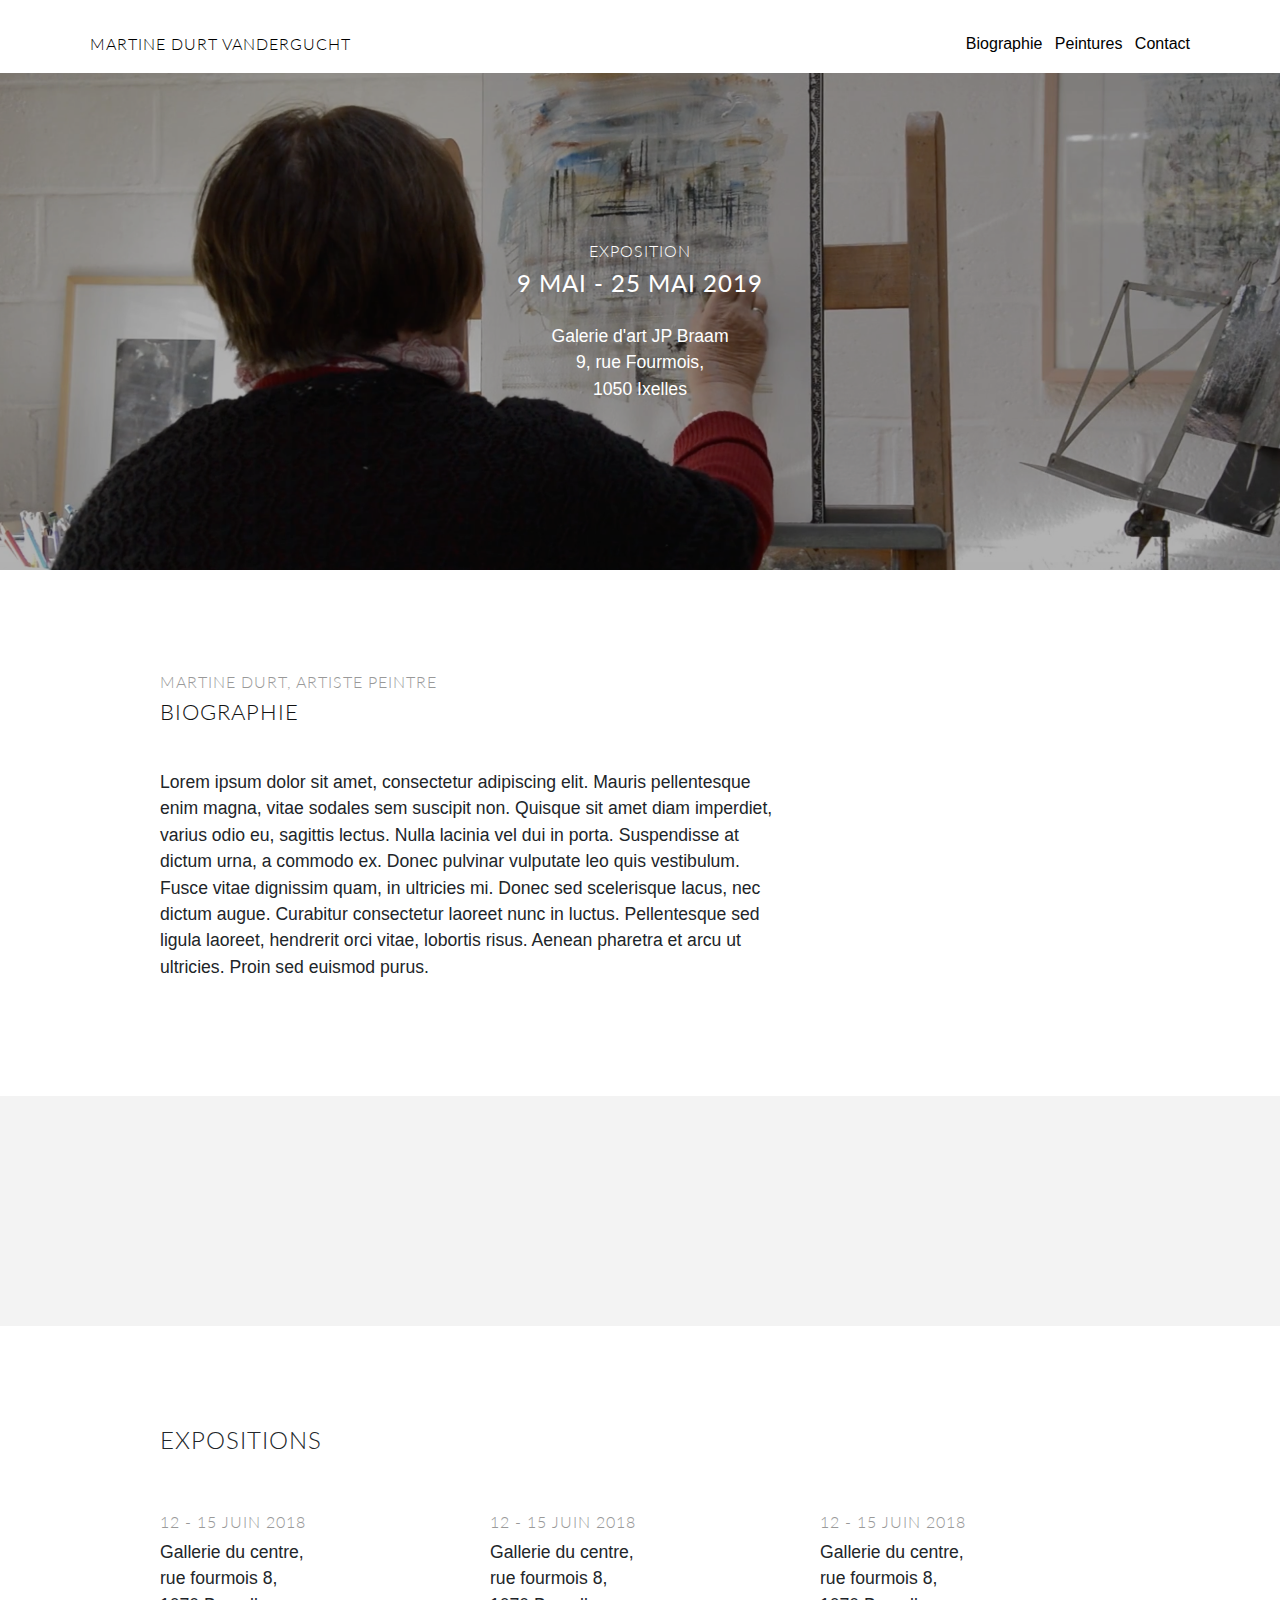
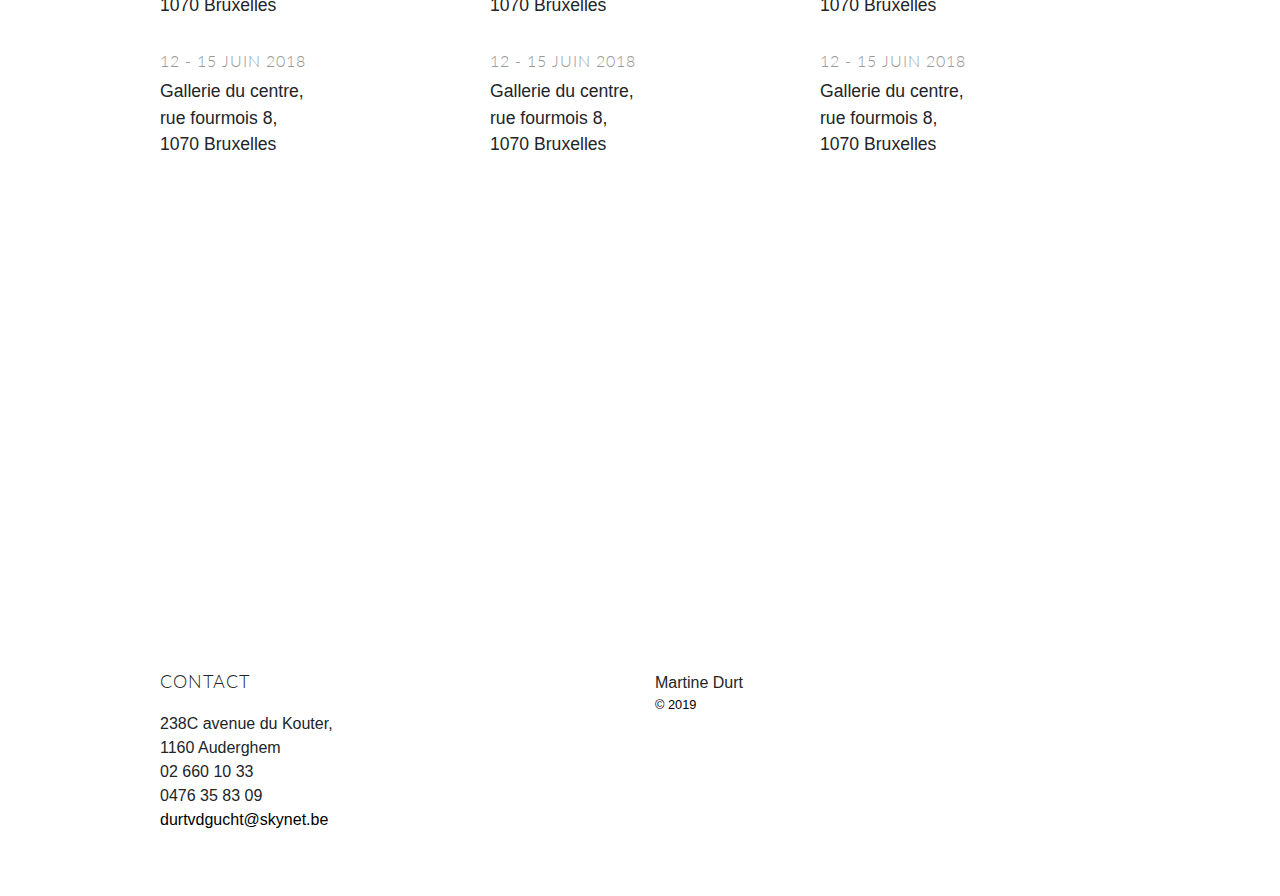
==== index.html @ a3d1f625 "First" ====
<!doctype html>
<html lang="en">
  <head>
    <meta charset="utf-8">
    <meta name="viewport" content="width=device-width, initial-scale=1, shrink-to-fit=no">
    <meta name="description" content="">
    <meta name="author" content="Colo et Charlo">
    <title>Martine Durt</title>
    <link href="https://fonts.googleapis.com/css?family=Lato:300,400,700" rel="stylesheet">
    <link rel="stylesheet" href="https://stackpath.bootstrapcdn.com/bootstrap/4.3.1/css/bootstrap.min.css" integrity="sha384-ggOyR0iXCbMQv3Xipma34MD+dH/1fQ784/j6cY/iJTQUOhcWr7x9JvoRxT2MZw1T" crossorigin="anonymous">
    <link href="martine.css" rel="stylesheet">

  </head>
  <body>
<header>
<div class="position-relative overflow-hidden  text-center bg-light">

    <nav class="site-header py-2">
      <div class="container-nav d-flex flex-column flex-md-row justify-content-between">
        <div class="py-2 d-md-inline-block">
          <a href="#" class="logo">Martine Durt Vandergucht</a>
        </div>
        <div class="py-2 d-none d-md-inline-block">
          <a href="#" class="mx-1">Biographie</a>
          <a href="#" class="mx-1">Peintures</a>
          <a href="#" class="ml-1">Contact</a>
        </div>
      </div>
    </nav>

    <div class="mx-auto py-5 head">
      <h1 class="display-4 mt-5 subtitle">Exposition</h1>
      <p class="lead title">9 mai - 25 mai 2019</p>
      <p class="mb-5 adress">
        Galerie d'art JP Braam <br>
        9, rue Fourmois, <br />
        1050 Ixelles<br />
      </p>
    </div>
</div>
</header>

<main>
<div class="container py-5 biographie" style="padding: 100px 0 !important;">
    <div class="row">
      <div class="col-xs-12 col-sm-12 col-lg-8">
          <p class="lead subtitle">Martine Durt, Artiste Peintre</p>
          <h2 class="title">Biographie</h2>
          <p class="text">Lorem ipsum dolor sit amet, consectetur adipiscing elit. Mauris pellentesque enim magna, vitae sodales sem suscipit non. Quisque sit amet diam imperdiet, varius odio eu, sagittis lectus. Nulla lacinia vel dui in porta. Suspendisse at dictum urna, a commodo ex. Donec pulvinar vulputate leo quis vestibulum. Fusce vitae dignissim quam, in ultricies mi. Donec sed scelerisque lacus, nec dictum augue. Curabitur consectetur laoreet nunc in luctus. Pellentesque sed ligula laoreet, hendrerit orci vitae, lobortis risus. Aenean pharetra et arcu ut ultricies. Proin sed euismod purus.</p>
      </div>
    </div>
</div>

<div class=" columns-3">
    <h2 class="title container">Oeuvres</h2>
  <div class="container">
    <img src="img/2.jpg" alt="">
  <img src="img/5.jpg" alt="">
  <img src="img/6.jpg" alt="">
  <img src="img/1.jpg" alt="">
  <img src="img/4.jpg" alt="">
  <img src="img/3.jpg" alt="">

  </div>

</div>


<div class="container py-5 expositions" style="padding: 100px 0 !important;">

    <div class="row">
      <div class="col-12">
        <h2 class="title">Expositions</h2>
      </div>
    </div>

    <div class="row">
      <div class="col-md-4 col-sm-12">
        <p class="subtitle">12 - 15 juin 2018</p>
        <p>Gallerie du centre, <br>
            rue fourmois 8, <br>
            1070 Bruxelles</p>
      </div>
      <div class="col-md-4 col-sm-12">
          <p class="subtitle">12 - 15 juin 2018</p>
          <p>Gallerie du centre, <br>
              rue fourmois 8, <br>
              1070 Bruxelles</p>
      </div>
      <div class="col-md-4 col-sm-12">
          <p class="subtitle">12 - 15 juin 2018</p>
          <p>Gallerie du centre, <br>
              rue fourmois 8, <br>
              1070 Bruxelles</p>
      </div>
      <div class="col-md-4 col-sm-12">
          <p class="subtitle">12 - 15 juin 2018</p>
          <p>Gallerie du centre, <br>
              rue fourmois 8, <br>
              1070 Bruxelles</p>
        </div>
        <div class="col-md-4 col-sm-12">
            <p class="subtitle">12 - 15 juin 2018</p>
            <p>Gallerie du centre, <br>
                rue fourmois 8, <br>
                1070 Bruxelles</p>
        </div>
        <div class="col-md-4 col-sm-12">
            <p class="subtitle">12 - 15 juin 2018</p>
            <p>Gallerie du centre, <br>
                rue fourmois 8, <br>
                1070 Bruxelles</p>
        </div>
    </div>

  </div>


  <div class="py-5 text-center intersection-2 back-2">
  </div>
</main>
  

<footer class="container py-5">
  <div class="row">

    <div class="col-6 col-md">
      <h5 class="subtitle">Contact</h5>
      <ul class="list-unstyled text-small">
        <li>238C avenue du Kouter, <br>
          1160 Auderghem
        </li>
        <li>02 660 10 33</li>
        <li>0476 35 83 09</li>
        <li><a class="text-muted" href="durtvdgucht@skynet.be">durtvdgucht@skynet.be</a></li>
      </ul>
    </div>
    <div class="col-12 col-md">
        Martine Durt <small class="d-block mb-3 text-muted">&copy; 2019</small>
      </div>
  </div>
</footer>
<script src="https://code.jquery.com/jquery-3.3.1.slim.min.js" integrity="sha384-q8i/X+965DzO0rT7abK41JStQIAqVgRVzpbzo5smXKp4YfRvH+8abtTE1Pi6jizo" crossorigin="anonymous"></script>
      <script>window.jQuery || document.write('<script src="/docs/4.3/assets/js/vendor/jquery-slim.min.js"><\/script>')</script><script src="/docs/4.3/dist/js/bootstrap.bundle.min.js" integrity="sha384-xrRywqdh3PHs8keKZN+8zzc5TX0GRTLCcmivcbNJWm2rs5C8PRhcEn3czEjhAO9o" crossorigin="anonymous"></script></body>
</html>
---- martine.css ----
.container {
  max-width: 960px;
}
.pt-2, .py-2 {
  padding-top: 1rem!important;
}
.container-nav {
  max-width: 1100px;
  margin: 0 auto;
}

/*
 * Custom translucent site header
 */

.site-header a {
  color: black;
  transition: ease-in-out color .15s;
  font-weight: 300;
}
.site-header a:hover {
  color: #333;
  text-decoration: none;
}

.biographie .lead {
  color: #999;
  font-family: 'lato', sans-serif;
  font-size: 1em;
  letter-spacing: 1px;
  margin-bottom: 5px;
}

.biographie .title {
  color: #111;
  font-family: 'lato', sans-serif;
  text-transform: uppercase;
  letter-spacing: 1px;
  margin-bottom: 2em;
  font-size: 1.37em;
  font-weight: 300;
}


.intersection-1, .intersection-2 {
  background-color: #999;
}

/*
 * Extra utilities
 */

.flex-equal > * {
  -ms-flex: 1;
  flex: 1;
}
@media (min-width: 768px) {
  .flex-md-equal > * {
    -ms-flex: 1;
    flex: 1;
  }
}

.overflow-hidden { overflow: hidden; }

.head{
  position: relative;
  color: white;
  background:url('img/background.png') center/cover;
  z-index: 0;
  padding: 120px 0 !important
}
.head h1, .head p{
  z-index: 1;
}
.head h1{
  font-weight: 300;
  font-family: 'lato', sans-serif;
  font-size: 1em;
  letter-spacing: 1px;
  margin-bottom: 5px;
}
h1, h2{
  font-weight: 300;
  font-family: 'lato', sans-serif;
  font-size: 1em;
  letter-spacing: 1px;
  margin-bottom: 5px;
  text-transform: uppercase;
  font-size: 1.5em;
}
.head::after{
  position: absolute;
  content: '';
  width: 100%;
  height: 100%;
  top: 0;
  left: 0;
  background: rgba(0,0,0,0.3);
  z-index:-1;
}

.bg-light {
  background-color: white!important;
}
p{
  font-weight: 300;
  font-size: 1.1em;
}
.head .lead{
  font-family: 'lato', sans-serif;
  text-transform: uppercase;
  letter-spacing: 1px;
  margin-bottom: 0.9em;
  font-size: 1.5em;
  font-weight: 400;
}
.adress{   
font-weight: 300;
font-size: 1.1em;
} 
.logo{
  text-transform: uppercase;
  font-weight: 300;
  font-family: 'lato', sans-serif;
  font-size: 1em;
  letter-spacing: 1px;
}
.columns-3{
  background: rgb(243, 243, 243);
  padding: 100px 0;
  display: flex;
  flex-wrap: wrap;
  justify-content: space-between;
}
.columns-3 img{height: 300px;
margin-right: 25px;
margin-bottom: 30px}
.columns-3 .container{
  padding: 0 !important;
}
.columns-3 h2.container{
  padding: 20px 0 50px 0 !important;
  display: none;
}
main .subtitle{
    color: #999;
    font-family: 'lato', sans-serif;
    font-size: 1em;
    letter-spacing: 1px;
    margin-bottom: 5px;
    text-transform: uppercase;
    font-weight: 300;
}
.expositions .subtitle{
  margin-top: 15px;
}
.expositions .title{
  margin-bottom: 40px;
}
.intersection-2{
  background: url('img/back-2.jpg') center/cover;
  height: 350px;
}
footer .subtitle{
  font-family: 'lato', sans-serif;
    font-size: 1.1em;
    letter-spacing: 1px;
    margin-bottom: 20px;
    text-transform: uppercase;
    font-weight: 300;
}
footer li{
  font-size: 1em;
  font-weight: 300;
}
footer a{
  color: black;
}
.text-muted {
  color: black!important;
}
footer{
  padding: 60px 0 50px 0 !important;
}
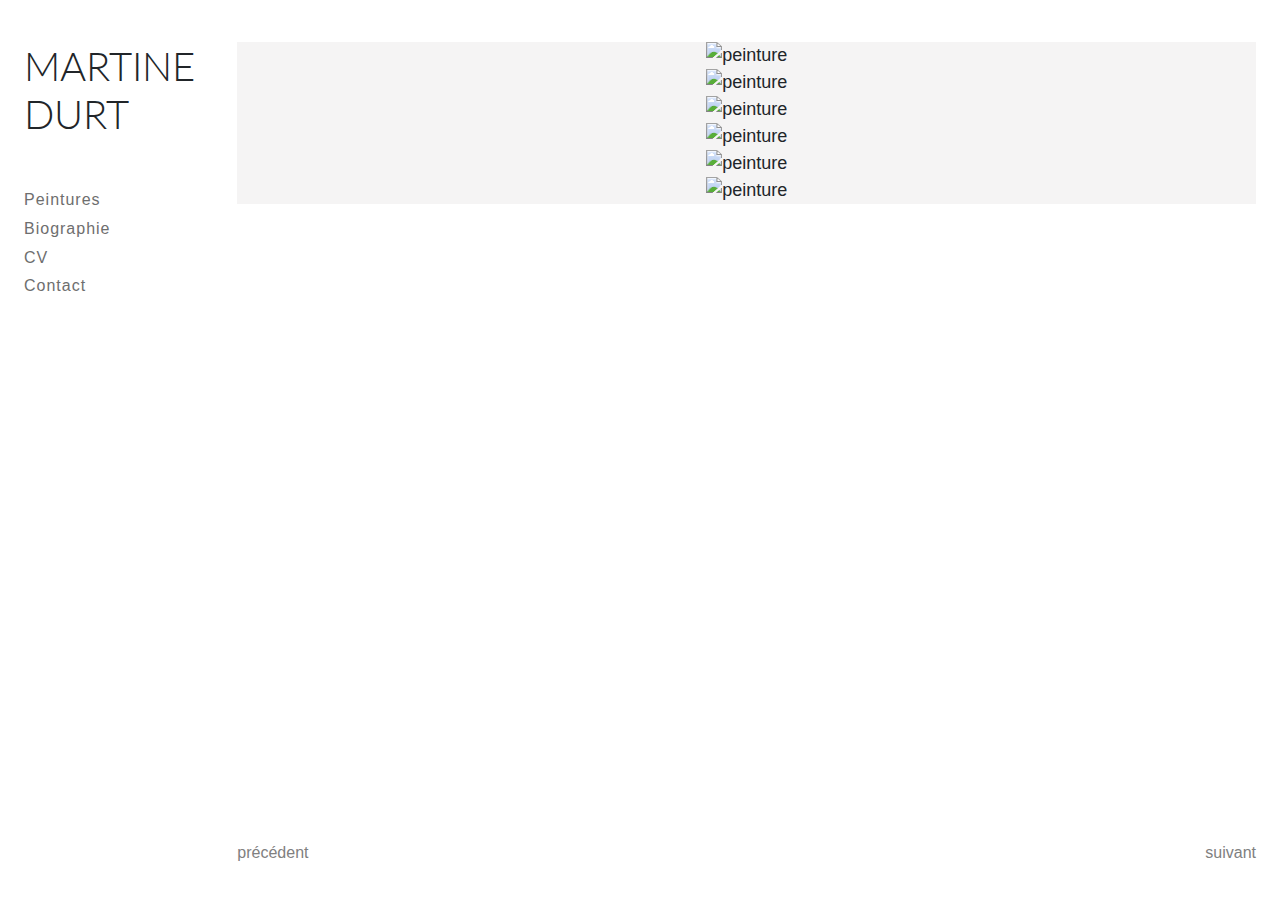
==== commit d070bbd5: "Second version" ====
--- a/index.html
+++ b/index.html
@@ -1,146 +1,74 @@
-
 <!doctype html>
 <html lang="en">
-  <head>
-    <meta charset="utf-8">
-    <meta name="viewport" content="width=device-width, initial-scale=1, shrink-to-fit=no">
-    <meta name="description" content="">
-    <meta name="author" content="Colo et Charlo">
-    <title>Martine Durt</title>
-    <link href="https://fonts.googleapis.com/css?family=Lato:300,400,700" rel="stylesheet">
-    <link rel="stylesheet" href="https://stackpath.bootstrapcdn.com/bootstrap/4.3.1/css/bootstrap.min.css" integrity="sha384-ggOyR0iXCbMQv3Xipma34MD+dH/1fQ784/j6cY/iJTQUOhcWr7x9JvoRxT2MZw1T" crossorigin="anonymous">
-    <link href="martine.css" rel="stylesheet">
 
-  </head>
-  <body>
-<header>
-<div class="position-relative overflow-hidden  text-center bg-light">
+<head>
+  <meta charset="utf-8">
+  <meta name="viewport" content="width=device-width, initial-scale=1, shrink-to-fit=no">
+  <meta name="description" content="">
+  <meta name="author" content="Colo et Charlo">
+  <title>Martine Durt</title>
+  <link href="https://fonts.googleapis.com/css?family=Lato:300,400,700" rel="stylesheet">
+  <link rel="stylesheet" href="https://stackpath.bootstrapcdn.com/bootstrap/4.3.1/css/bootstrap.min.css" integrity="sha384-ggOyR0iXCbMQv3Xipma34MD+dH/1fQ784/j6cY/iJTQUOhcWr7x9JvoRxT2MZw1T"
+    crossorigin="anonymous">
+  <link rel="stylesheet" href="https://cdnjs.cloudflare.com/ajax/libs/Swiper/4.5.0/css/swiper.min.css">
+  <link href="martine.css" rel="stylesheet">
 
-    <nav class="site-header py-2">
-      <div class="container-nav d-flex flex-column flex-md-row justify-content-between">
-        <div class="py-2 d-md-inline-block">
-          <a href="#" class="logo">Martine Durt Vandergucht</a>
+</head>
+
+<body>
+  <div class="container-fluid">
+    <div class="row">
+      <div class="col-md-3 col-lg-2">
+          <!-- -->
+          <div class="row">
+            <div class="col-12 p-4">
+              <span class="title">MARTINE DURT</span>
+            </div>
+          </div>
+          <div class="row">
+            <div class="col-12 p-4">
+              <ul class="nav flex-column">
+                  <li><a href="index.html" class="onglet-active">Peintures</a></li>
+                  <li><a href="biographie.html">Biographie</a></li>
+                  <li><a href="cv.html">CV</a></li>
+                  <li><a href="contact.html">Contact</a></li>
+              </ul>
+            </div>
+          </div>
+        <!-- -->
+      </div>
+      <div class="col-md-9 col-lg-10 p-4 swiper-bloc">
+          <!-- Swiper -->
+      <div class="swiper-container">
+          <div class="swiper-wrapper">
+            <div class="swiper-slide"><img src="img/1.jpg" alt="peinture"></div>
+            <div class="swiper-slide"><img src="img/2.jpg" alt="peinture"></div>
+            <div class="swiper-slide"><img src="img/3.jpg" alt="peinture"></div>
+            <div class="swiper-slide"><img src="img/4.jpg" alt="peinture"></div>
+            <div class="swiper-slide"><img src="img/5.jpg" alt="peinture"></div>
+            <div class="swiper-slide"><img src="img/6.jpg" alt="peinture"></div>
+          </div>
+          <!-- Add Scrollbar -->
+          <div class="swiper-scrollbar"></div>
         </div>
-        <div class="py-2 d-none d-md-inline-block">
-          <a href="#" class="mx-1">Biographie</a>
-          <a href="#" class="mx-1">Peintures</a>
-          <a href="#" class="ml-1">Contact</a>
+        <div class="prev-next">
+          <p class="prev">précédent</p>
+          <p class="next">suivant</p>
+        </div>
         </div>
       </div>
-    </nav>
-
-    <div class="mx-auto py-5 head">
-      <h1 class="display-4 mt-5 subtitle">Exposition</h1>
-      <p class="lead title">9 mai - 25 mai 2019</p>
-      <p class="mb-5 adress">
-        Galerie d'art JP Braam <br>
-        9, rue Fourmois, <br />
-        1050 Ixelles<br />
-      </p>
-    </div>
-</div>
-</header>
-
-<main>
-<div class="container py-5 biographie" style="padding: 100px 0 !important;">
-    <div class="row">
-      <div class="col-xs-12 col-sm-12 col-lg-8">
-          <p class="lead subtitle">Martine Durt, Artiste Peintre</p>
-          <h2 class="title">Biographie</h2>
-          <p class="text">Lorem ipsum dolor sit amet, consectetur adipiscing elit. Mauris pellentesque enim magna, vitae sodales sem suscipit non. Quisque sit amet diam imperdiet, varius odio eu, sagittis lectus. Nulla lacinia vel dui in porta. Suspendisse at dictum urna, a commodo ex. Donec pulvinar vulputate leo quis vestibulum. Fusce vitae dignissim quam, in ultricies mi. Donec sed scelerisque lacus, nec dictum augue. Curabitur consectetur laoreet nunc in luctus. Pellentesque sed ligula laoreet, hendrerit orci vitae, lobortis risus. Aenean pharetra et arcu ut ultricies. Proin sed euismod purus.</p>
-      </div>
-    </div>
-</div>
-
-<div class=" columns-3">
-    <h2 class="title container">Oeuvres</h2>
-  <div class="container">
-    <img src="img/2.jpg" alt="">
-  <img src="img/5.jpg" alt="">
-  <img src="img/6.jpg" alt="">
-  <img src="img/1.jpg" alt="">
-  <img src="img/4.jpg" alt="">
-  <img src="img/3.jpg" alt="">
+        
+       
 
   </div>
 
-</div>
+  <script src="https://code.jquery.com/jquery-3.3.1.slim.min.js" integrity="sha384-q8i/X+965DzO0rT7abK41JStQIAqVgRVzpbzo5smXKp4YfRvH+8abtTE1Pi6jizo"
+    crossorigin="anonymous"></script>
+  <script>window.jQuery || document.write('<script src="/docs/4.3/assets/js/vendor/jquery-slim.min.js"><\/script>')</script>
+  <script src="/docs/4.3/dist/js/bootstrap.bundle.min.js" integrity="sha384-xrRywqdh3PHs8keKZN+8zzc5TX0GRTLCcmivcbNJWm2rs5C8PRhcEn3czEjhAO9o"
+    crossorigin="anonymous"></script>
+  <script src="https://cdnjs.cloudflare.com/ajax/libs/Swiper/4.5.0/js/swiper.min.js"></script>
+  <script src="main.js"></script>
+</body>
 
-
-<div class="container py-5 expositions" style="padding: 100px 0 !important;">
-
-    <div class="row">
-      <div class="col-12">
-        <h2 class="title">Expositions</h2>
-      </div>
-    </div>
-
-    <div class="row">
-      <div class="col-md-4 col-sm-12">
-        <p class="subtitle">12 - 15 juin 2018</p>
-        <p>Gallerie du centre, <br>
-            rue fourmois 8, <br>
-            1070 Bruxelles</p>
-      </div>
-      <div class="col-md-4 col-sm-12">
-          <p class="subtitle">12 - 15 juin 2018</p>
-          <p>Gallerie du centre, <br>
-              rue fourmois 8, <br>
-              1070 Bruxelles</p>
-      </div>
-      <div class="col-md-4 col-sm-12">
-          <p class="subtitle">12 - 15 juin 2018</p>
-          <p>Gallerie du centre, <br>
-              rue fourmois 8, <br>
-              1070 Bruxelles</p>
-      </div>
-      <div class="col-md-4 col-sm-12">
-          <p class="subtitle">12 - 15 juin 2018</p>
-          <p>Gallerie du centre, <br>
-              rue fourmois 8, <br>
-              1070 Bruxelles</p>
-        </div>
-        <div class="col-md-4 col-sm-12">
-            <p class="subtitle">12 - 15 juin 2018</p>
-            <p>Gallerie du centre, <br>
-                rue fourmois 8, <br>
-                1070 Bruxelles</p>
-        </div>
-        <div class="col-md-4 col-sm-12">
-            <p class="subtitle">12 - 15 juin 2018</p>
-            <p>Gallerie du centre, <br>
-                rue fourmois 8, <br>
-                1070 Bruxelles</p>
-        </div>
-    </div>
-
-  </div>
-
-
-  <div class="py-5 text-center intersection-2 back-2">
-  </div>
-</main>
-  
-
-<footer class="container py-5">
-  <div class="row">
-
-    <div class="col-6 col-md">
-      <h5 class="subtitle">Contact</h5>
-      <ul class="list-unstyled text-small">
-        <li>238C avenue du Kouter, <br>
-          1160 Auderghem
-        </li>
-        <li>02 660 10 33</li>
-        <li>0476 35 83 09</li>
-        <li><a class="text-muted" href="durtvdgucht@skynet.be">durtvdgucht@skynet.be</a></li>
-      </ul>
-    </div>
-    <div class="col-12 col-md">
-        Martine Durt <small class="d-block mb-3 text-muted">&copy; 2019</small>
-      </div>
-  </div>
-</footer>
-<script src="https://code.jquery.com/jquery-3.3.1.slim.min.js" integrity="sha384-q8i/X+965DzO0rT7abK41JStQIAqVgRVzpbzo5smXKp4YfRvH+8abtTE1Pi6jizo" crossorigin="anonymous"></script>
-      <script>window.jQuery || document.write('<script src="/docs/4.3/assets/js/vendor/jquery-slim.min.js"><\/script>')</script><script src="/docs/4.3/dist/js/bootstrap.bundle.min.js" integrity="sha384-xrRywqdh3PHs8keKZN+8zzc5TX0GRTLCcmivcbNJWm2rs5C8PRhcEn3czEjhAO9o" crossorigin="anonymous"></script></body>
-</html>
+</html>--- a/martine.css
+++ b/martine.css
@@ -1,86 +1,10 @@
-.container {
-  max-width: 960px;
+:focus {
+  outline: none;
 }
-.pt-2, .py-2 {
-  padding-top: 1rem!important;
+.container-fluid {
+  margin-top: 2vh;
 }
-.container-nav {
-  max-width: 1100px;
-  margin: 0 auto;
-}
-
-/*
- * Custom translucent site header
- */
-
-.site-header a {
-  color: black;
-  transition: ease-in-out color .15s;
-  font-weight: 300;
-}
-.site-header a:hover {
-  color: #333;
-  text-decoration: none;
-}
-
-.biographie .lead {
-  color: #999;
-  font-family: 'lato', sans-serif;
-  font-size: 1em;
-  letter-spacing: 1px;
-  margin-bottom: 5px;
-}
-
-.biographie .title {
-  color: #111;
-  font-family: 'lato', sans-serif;
-  text-transform: uppercase;
-  letter-spacing: 1px;
-  margin-bottom: 2em;
-  font-size: 1.37em;
-  font-weight: 300;
-}
-
-
-.intersection-1, .intersection-2 {
-  background-color: #999;
-}
-
-/*
- * Extra utilities
- */
-
-.flex-equal > * {
-  -ms-flex: 1;
-  flex: 1;
-}
-@media (min-width: 768px) {
-  .flex-md-equal > * {
-    -ms-flex: 1;
-    flex: 1;
-  }
-}
-
-.overflow-hidden { overflow: hidden; }
-
-.head{
-  position: relative;
-  color: white;
-  background:url('img/background.png') center/cover;
-  z-index: 0;
-  padding: 120px 0 !important
-}
-.head h1, .head p{
-  z-index: 1;
-}
-.head h1{
-  font-weight: 300;
-  font-family: 'lato', sans-serif;
-  font-size: 1em;
-  letter-spacing: 1px;
-  margin-bottom: 5px;
-}
-h1, h2{
+h1{
   font-weight: 300;
   font-family: 'lato', sans-serif;
   font-size: 1em;
@@ -89,97 +13,89 @@
   text-transform: uppercase;
   font-size: 1.5em;
 }
-.head::after{
-  position: absolute;
-  content: '';
-  width: 100%;
-  height: 100%;
-  top: 0;
-  left: 0;
-  background: rgba(0,0,0,0.3);
-  z-index:-1;
-}
-
-.bg-light {
-  background-color: white!important;
+h2{
+  font-family: 'lato', sans-serif;
+  letter-spacing: .5px;
+  font-size: 1.1em;
+  font-weight: 400;
+  margin-bottom: 15px;
+  margin-top: 5px;
+  color:rgb(90, 90, 90);
 }
 p{
   font-weight: 300;
-  font-size: 1.1em;
+  color: rgb(90, 90, 90);
 }
-.head .lead{
+.title {
+  font-weight: 300;
   font-family: 'lato', sans-serif;
-  text-transform: uppercase;
+  font-size: 2.5em;
+  line-height: 1.2em;
+}
+.nav li a{
+  color: rgb(110, 110, 110);
   letter-spacing: 1px;
-  margin-bottom: 0.9em;
-  font-size: 1.5em;
+  line-height: 1.8em;
+  font-weight: 300;
+}
+.nav li a:hover{
+  font-weight: 400;
+  text-decoration: none;
+}
+img{
+  max-width: 90%;
+  max-height: 90%;
+}
+.swiper-container {
+  width: 100%;
+  height: 100%;
+}
+.swiper-slide {
+  text-align: center;
+  font-size: 18px;
+  background: rgb(245, 244, 244);
+  /* Center slide text vertically */
+  display: -webkit-box;
+  display: -ms-flexbox;
+  display: -webkit-flex;
+  display: flex;
+  -webkit-box-pack: center;
+  -ms-flex-pack: center;
+  -webkit-justify-content: center;
+  justify-content: center;
+  -webkit-box-align: center;
+  -ms-flex-align: center;
+  -webkit-align-items: center;
+  align-items: center;
+}
+.swiper-bloc{
+  height: 93vh;
+}    
+.prev-next{
+  display: flex;
+  justify-content: space-between;
+  margin-top: 10px;
+}
+.prev-next p{
+  color: gray;
+  cursor: pointer;
+}
+.prev-next p:hover{
   font-weight: 400;
 }
-.adress{   
-font-weight: 300;
-font-size: 1.1em;
-} 
-.logo{
-  text-transform: uppercase;
-  font-weight: 300;
-  font-family: 'lato', sans-serif;
-  font-size: 1em;
-  letter-spacing: 1px;
+.texte-bloc{
+  padding-left: 2em !important;
 }
-.columns-3{
-  background: rgb(243, 243, 243);
-  padding: 100px 0;
-  display: flex;
-  flex-wrap: wrap;
-  justify-content: space-between;
+.texte-bloc a{
+  color: rgb(90, 90, 90);
 }
-.columns-3 img{height: 300px;
-margin-right: 25px;
-margin-bottom: 30px}
-.columns-3 .container{
-  padding: 0 !important;
+.texte-bloc a:hover{
+  font-weight: 400;
+  text-decoration: none;
 }
-.columns-3 h2.container{
-  padding: 20px 0 50px 0 !important;
-  display: none;
+.cv-title{
+  margin-top: 25px;
 }
-main .subtitle{
-    color: #999;
-    font-family: 'lato', sans-serif;
-    font-size: 1em;
-    letter-spacing: 1px;
-    margin-bottom: 5px;
-    text-transform: uppercase;
-    font-weight: 300;
-}
-.expositions .subtitle{
-  margin-top: 15px;
-}
-.expositions .title{
-  margin-bottom: 40px;
-}
-.intersection-2{
-  background: url('img/back-2.jpg') center/cover;
-  height: 350px;
-}
-footer .subtitle{
-  font-family: 'lato', sans-serif;
-    font-size: 1.1em;
-    letter-spacing: 1px;
-    margin-bottom: 20px;
-    text-transform: uppercase;
-    font-weight: 300;
-}
-footer li{
-  font-size: 1em;
-  font-weight: 300;
-}
-footer a{
-  color: black;
-}
-.text-muted {
-  color: black!important;
-}
-footer{
-  padding: 60px 0 50px 0 !important;
+.onglet-active{
+  font-weight: 400 !important;
 }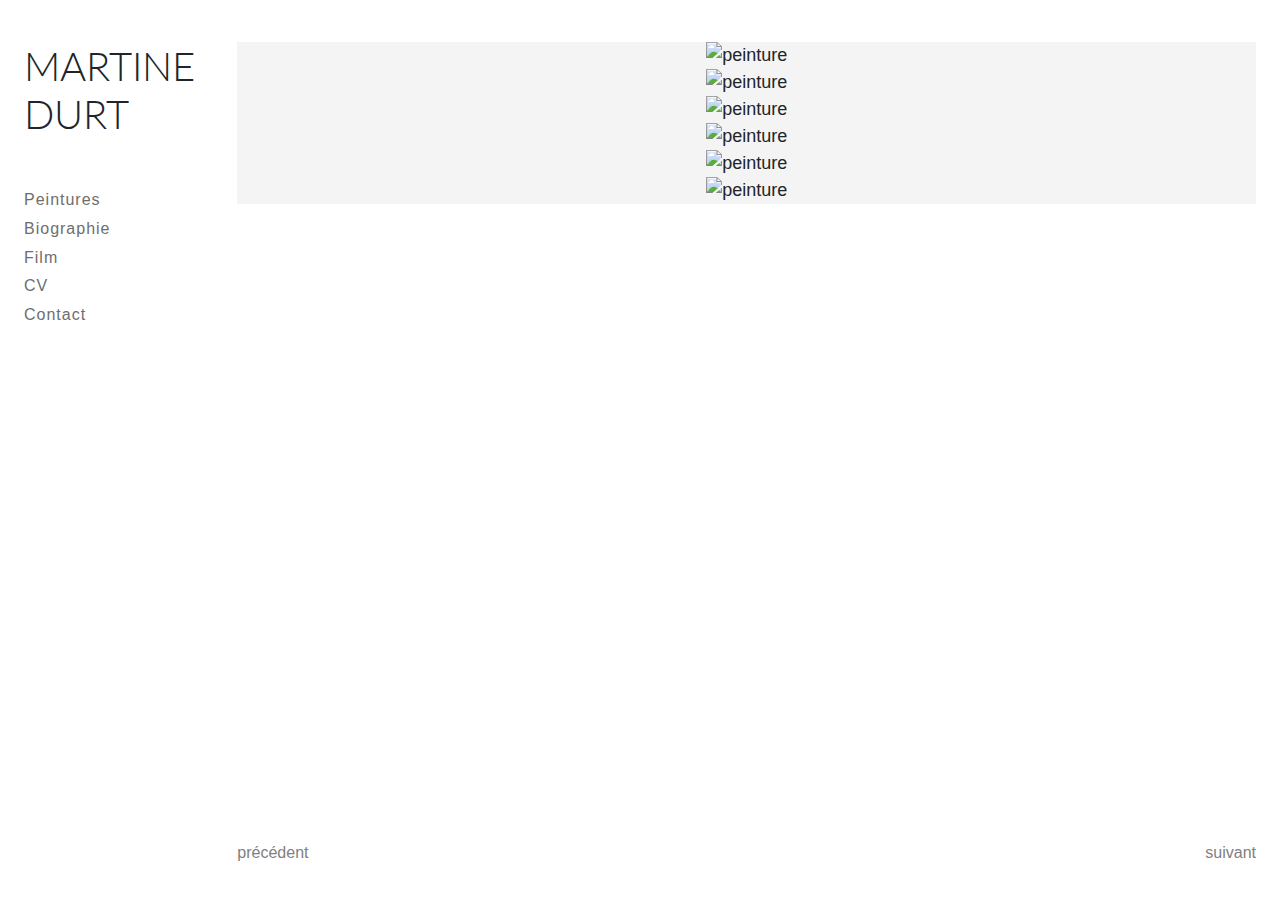
==== commit 16dc4817: "Added movie" ====
--- a/index.html
+++ b/index.html
@@ -30,6 +30,7 @@
               <ul class="nav flex-column">
                   <li><a href="index.html" class="onglet-active">Peintures</a></li>
                   <li><a href="biographie.html">Biographie</a></li>
+                  <li><a href="film.html">Film</a></li>
                   <li><a href="cv.html">CV</a></li>
                   <li><a href="contact.html">Contact</a></li>
               </ul>
--- a/martine.css
+++ b/martine.css
@@ -98,4 +98,24 @@
 }
 .onglet-active{
   font-weight: 400 !important;
+}
+.galery-link{
+  font-weight: 400 !important;
+  cursor: pointer;
+}
+iframe{
+  width: 750px;
+  height: 450px;
+}
+@media screen and (max-width:1000px){
+  iframe{
+    width: 500px;
+    height: 350px;
+  }
+}
+@media screen and (max-width:700px){
+  iframe{
+    width: 100%;
+    height: 30vh;
+  }
 }